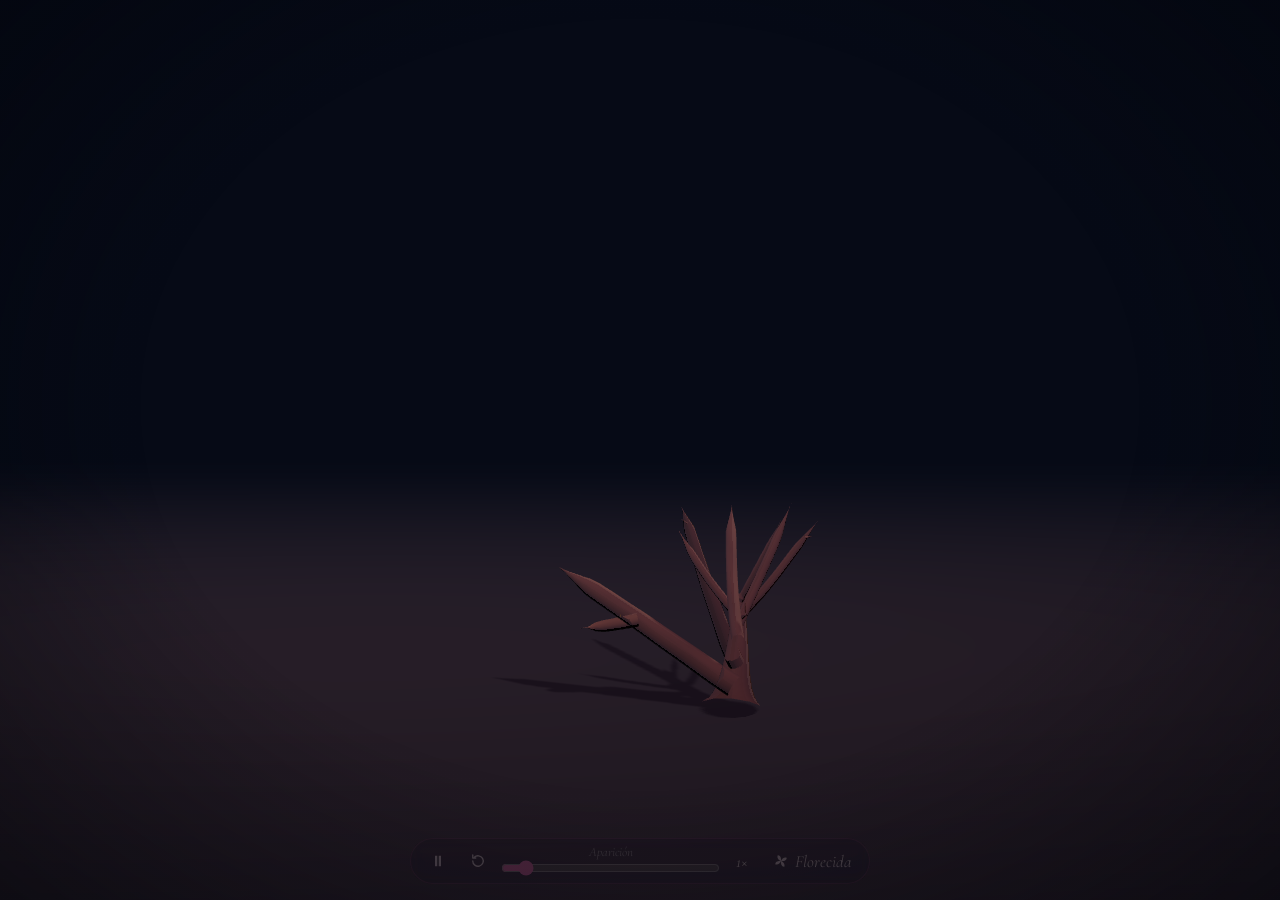
==== bugambilia/index.html @ 70539c8a "Bugambilia: crecimiento, floración y liberación de brácteas en 3D Nueva página bugambilia/ con Three" ====
<!doctype html>
<html lang="es">
<head>
  <meta charset="utf-8" />
  <meta name="viewport" content="width=device-width, initial-scale=1, viewport-fit=cover" />
  <meta name="theme-color" content="#060a16" />
  <title>Bugambilia</title>
  <link rel="preconnect" href="https://fonts.googleapis.com" />
  <link rel="preconnect" href="https://fonts.gstatic.com" crossorigin />
  <link rel="stylesheet" href="https://fonts.googleapis.com/css2?family=Cormorant+Garamond:ital,wght@0,400;1,400&display=swap" />
  <script type="importmap">
    { "imports": {
      "three": "../ramo/vendor/three/three.module.js",
      "three/addons/": "../ramo/vendor/three/addons/"
    } }
  </script>
  <style>
    :root { --ink: #f6e7ea; --dim: rgba(246, 231, 234, 0.6); --accent: #ff5fb0; }
    html, body { margin: 0; height: 100%; background: #060a16; overflow: hidden; color: var(--ink);
      font-family: "Cormorant Garamond", Georgia, serif; }
    canvas { position: fixed; inset: 0; width: 100%; height: 100%; display: block; touch-action: none; }
    .vignette { position: fixed; inset: 0; pointer-events: none;
      background: radial-gradient(ellipse at 50% 45%, transparent 55%, rgba(2, 4, 10, 0.55) 100%); }
    .msg { position: fixed; top: 40%; left: 0; right: 0; margin: 0; padding: 0 16px; text-align: center; font-size: 19px; color: var(--dim); }
    .msg:empty { display: none; }
    .player { position: fixed; left: 50%; bottom: max(16px, env(safe-area-inset-bottom)); transform: translateX(-50%);
      display: flex; align-items: center; gap: 6px; padding: 6px 10px; width: min(460px, calc(100vw - 32px)); box-sizing: border-box;
      border-radius: 999px; background: rgba(10, 14, 28, 0.62); border: 1px solid rgba(255, 95, 176, 0.22);
      backdrop-filter: blur(6px); -webkit-backdrop-filter: blur(6px); transition: opacity 0.8s ease; }
    .player.idle { opacity: 0.18; }
    .player:hover, .player:focus-within { opacity: 1; }
    .player button { flex: none; height: 32px; min-width: 32px; padding: 0 8px; border: 0; border-radius: 999px; background: transparent;
      color: var(--ink); font: italic 17px "Cormorant Garamond", Georgia, serif; cursor: pointer; display: grid; place-items: center; }
    .player button:hover { background: rgba(255, 95, 176, 0.14); }
    .player button:focus-visible { outline: 1px solid var(--accent); outline-offset: 1px; }
    .player svg { width: 18px; height: 18px; }
    #bloom { display: flex; gap: 5px; }
    #play .i-play { display: none; }
    #play[aria-pressed="true"] .i-play { display: inline; }
    #play[aria-pressed="true"] .i-pause { display: none; }
    .track { flex: 1; min-width: 0; display: flex; flex-direction: column; gap: 1px; }
    #phase { font-size: 13px; font-style: italic; color: var(--dim); text-align: center; line-height: 1; }
    input[type="range"] { width: 100%; margin: 0; accent-color: var(--accent); height: 16px; }
    @media (max-width: 420px) { #bloom span { display: none; } }
  </style>
</head>
<body>
  <canvas id="scene" role="img" aria-label="Una bugambilia en 3D que crece, florece en fucsia y suelta sus brácteas al viento"></canvas>
  <div class="vignette"></div>
  <p id="msg" class="msg" aria-live="polite"></p>

  <div id="player" class="player">
    <button id="play" type="button" aria-pressed="false" aria-label="Pausar" title="Pausar">
      <svg class="i-pause" viewBox="0 0 24 24" aria-hidden="true"><path d="M8 5h3v14H8zM13 5h3v14h-3z" fill="currentColor"/></svg>
      <svg class="i-play" viewBox="0 0 24 24" aria-hidden="true"><path d="M8 5l11 7-11 7z" fill="currentColor"/></svg>
    </button>
    <button id="restart" type="button" aria-label="Reiniciar" title="Reiniciar">
      <svg viewBox="0 0 24 24" aria-hidden="true"><path d="M5 12a7 7 0 1 0 2.1-5" fill="none" stroke="currentColor" stroke-width="1.8" stroke-linecap="round"/><path d="M5 4v4h4" fill="none" stroke="currentColor" stroke-width="1.8" stroke-linecap="round" stroke-linejoin="round"/></svg>
    </button>
    <div class="track">
      <span id="phase">Aparición</span>
      <input id="scrub" type="range" min="0" max="15" step="0.01" value="0" aria-label="Momento de la animación" />
    </div>
    <button id="speed" type="button" aria-label="Velocidad" title="Velocidad">1×</button>
    <button id="bloom" type="button" aria-label="Ver la planta florecida" title="Ver la planta florecida">
      <svg viewBox="0 0 24 24" aria-hidden="true"><path d="M12 12c-3-1-5.5-4-4.5-7.5C11 4 12.5 8 12 12zm0 0c1-3 4-5.5 7.5-4.5C20 11 16 12.5 12 12zm0 0c3 1 5.5 4 4.5 7.5C13 20 11.5 16 12 12zm0 0c-1 3-4 5.5-7.5 4.5C4 13 8 11.5 12 12z" fill="currentColor"/></svg>
      <span>Florecida</span>
    </button>
  </div>

  <script>
    (function () {
      function show(msg) {
        var p = document.getElementById("msg");
        if (p && !window.__bugambilia && !p.dataset.fixed) p.textContent = msg;
      }
      window.addEventListener("error", function (e) {
        show("No se pudo cargar la bugambilia: " + (e.message || "error de carga") + ". Prueba a recargar la página.");
      }, true);
      window.addEventListener("unhandledrejection", function (e) {
        show("No se pudo cargar la bugambilia: " + (e.reason && e.reason.message || e.reason) + ".");
      });
    })();
  </script>
  <noscript><p class="msg">Esta página necesita JavaScript.</p></noscript>
  <script type="module" src="src/entry.js"></script>
</body>
</html>
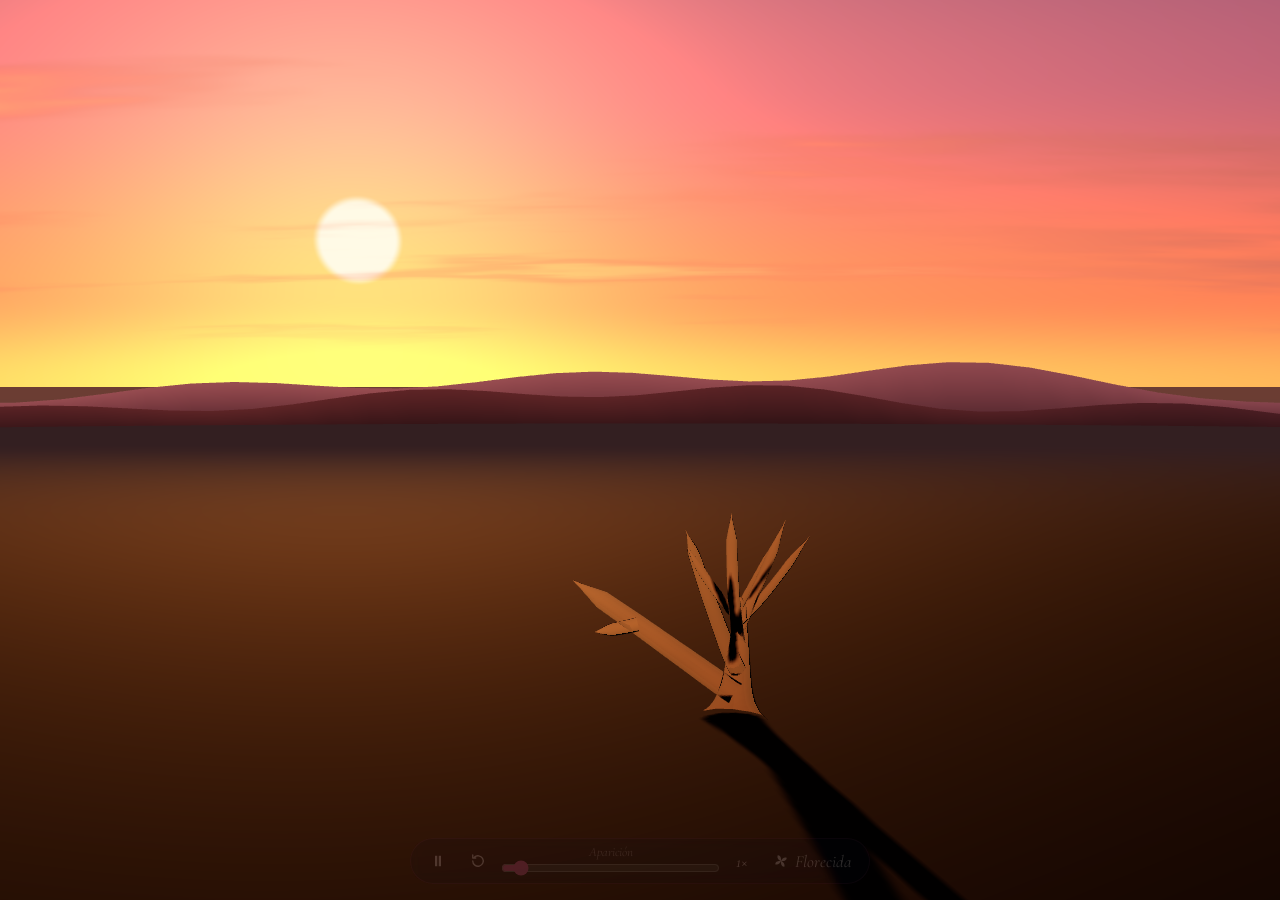
==== commit 7ec7e2c4: "Bugambilia: atardecer y ráfaga que escribe «Te amo» en un corazón Cielo de atardecer con sol bajo, h" ====
--- a/bugambilia/index.html
+++ b/bugambilia/index.html
@@ -3,11 +3,11 @@
 <head>
   <meta charset="utf-8" />
   <meta name="viewport" content="width=device-width, initial-scale=1, viewport-fit=cover" />
-  <meta name="theme-color" content="#060a16" />
+  <meta name="theme-color" content="#2a1820" />
   <title>Bugambilia</title>
   <link rel="preconnect" href="https://fonts.googleapis.com" />
   <link rel="preconnect" href="https://fonts.gstatic.com" crossorigin />
-  <link rel="stylesheet" href="https://fonts.googleapis.com/css2?family=Cormorant+Garamond:ital,wght@0,400;1,400&display=swap" />
+  <link rel="stylesheet" href="https://fonts.googleapis.com/css2?family=Cormorant+Garamond:ital,wght@0,400;1,400;1,700&display=swap" />
   <script type="importmap">
     { "imports": {
       "three": "../ramo/vendor/three/three.module.js",
@@ -16,11 +16,9 @@
   </script>
   <style>
     :root { --ink: #f6e7ea; --dim: rgba(246, 231, 234, 0.6); --accent: #ff5fb0; }
-    html, body { margin: 0; height: 100%; background: #060a16; overflow: hidden; color: var(--ink);
+    html, body { margin: 0; height: 100%; background: #2a1820; overflow: hidden; color: var(--ink);
       font-family: "Cormorant Garamond", Georgia, serif; }
     canvas { position: fixed; inset: 0; width: 100%; height: 100%; display: block; touch-action: none; }
-    .vignette { position: fixed; inset: 0; pointer-events: none;
-      background: radial-gradient(ellipse at 50% 45%, transparent 55%, rgba(2, 4, 10, 0.55) 100%); }
     .msg { position: fixed; top: 40%; left: 0; right: 0; margin: 0; padding: 0 16px; text-align: center; font-size: 19px; color: var(--dim); }
     .msg:empty { display: none; }
     .player { position: fixed; left: 50%; bottom: max(16px, env(safe-area-inset-bottom)); transform: translateX(-50%);
@@ -45,8 +43,7 @@
   </style>
 </head>
 <body>
-  <canvas id="scene" role="img" aria-label="Una bugambilia en 3D que crece, florece en fucsia y suelta sus brácteas al viento"></canvas>
-  <div class="vignette"></div>
+  <canvas id="scene" role="img" aria-label="Una bugambilia en 3D que crece al atardecer, florece en fucsia y una ráfaga lleva sus brácteas a escribir «Te amo» dentro de un corazón"></canvas>
   <p id="msg" class="msg" aria-live="polite"></p>
 
   <div id="player" class="player">
@@ -59,7 +56,7 @@
     </button>
     <div class="track">
       <span id="phase">Aparición</span>
-      <input id="scrub" type="range" min="0" max="15" step="0.01" value="0" aria-label="Momento de la animación" />
+      <input id="scrub" type="range" min="0" max="20" step="0.01" value="0" aria-label="Momento de la animación" />
     </div>
     <button id="speed" type="button" aria-label="Velocidad" title="Velocidad">1×</button>
     <button id="bloom" type="button" aria-label="Ver la planta florecida" title="Ver la planta florecida">
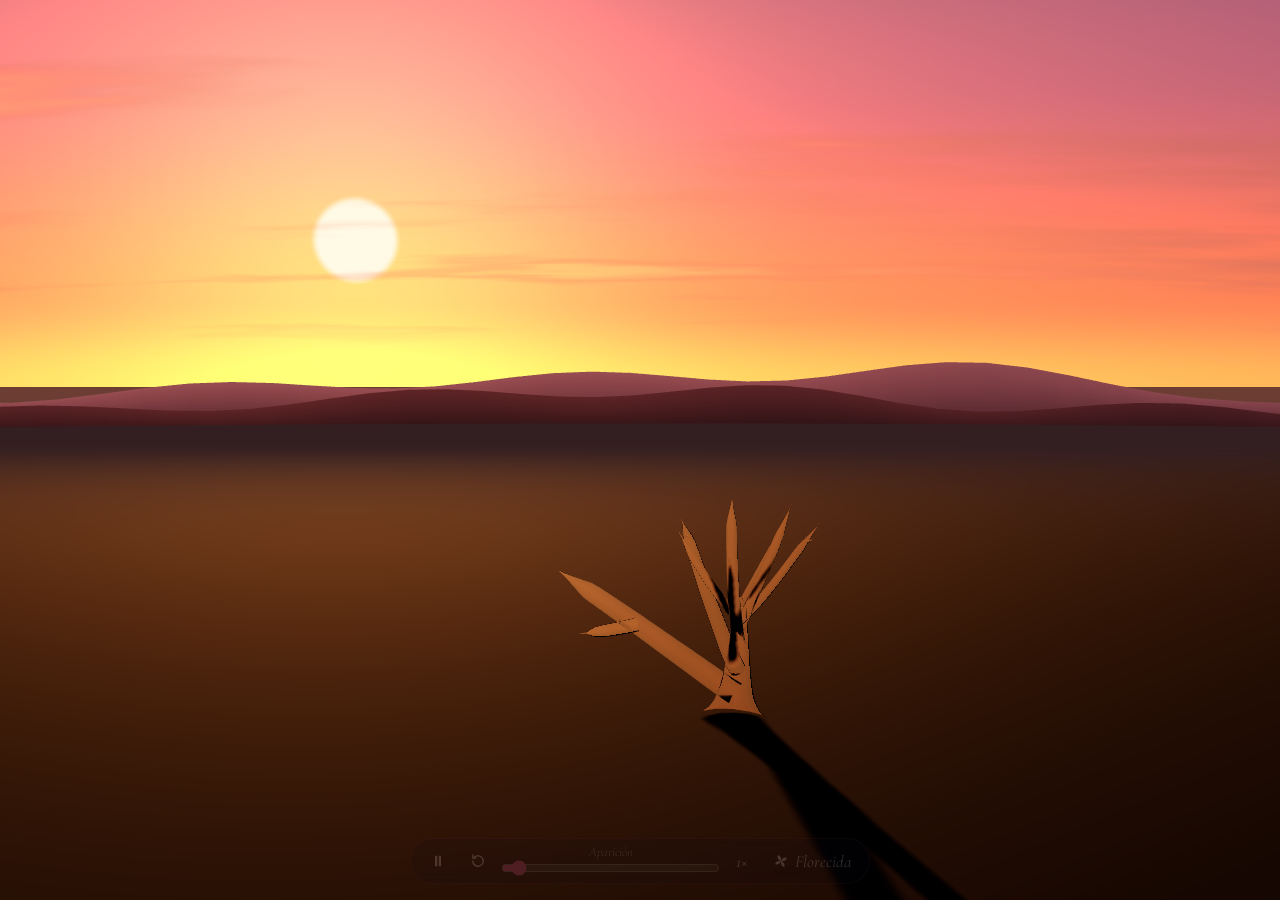
==== commit d173deb4: "Bugambilia: «Te amo» en cursiva, formación más natural y despedida en el viento El mensaje usa letra" ====
--- a/bugambilia/index.html
+++ b/bugambilia/index.html
@@ -7,7 +7,7 @@
   <title>Bugambilia</title>
   <link rel="preconnect" href="https://fonts.googleapis.com" />
   <link rel="preconnect" href="https://fonts.gstatic.com" crossorigin />
-  <link rel="stylesheet" href="https://fonts.googleapis.com/css2?family=Cormorant+Garamond:ital,wght@0,400;1,400;1,700&display=swap" />
+  <link rel="stylesheet" href="https://fonts.googleapis.com/css2?family=Cormorant+Garamond:ital,wght@0,400;1,400&family=Great+Vibes&display=swap" />
   <script type="importmap">
     { "imports": {
       "three": "../ramo/vendor/three/three.module.js",
@@ -56,7 +56,7 @@
     </button>
     <div class="track">
       <span id="phase">Aparición</span>
-      <input id="scrub" type="range" min="0" max="20" step="0.01" value="0" aria-label="Momento de la animación" />
+      <input id="scrub" type="range" min="0" max="26" step="0.01" value="0" aria-label="Momento de la animación" />
     </div>
     <button id="speed" type="button" aria-label="Velocidad" title="Velocidad">1×</button>
     <button id="bloom" type="button" aria-label="Ver la planta florecida" title="Ver la planta florecida">
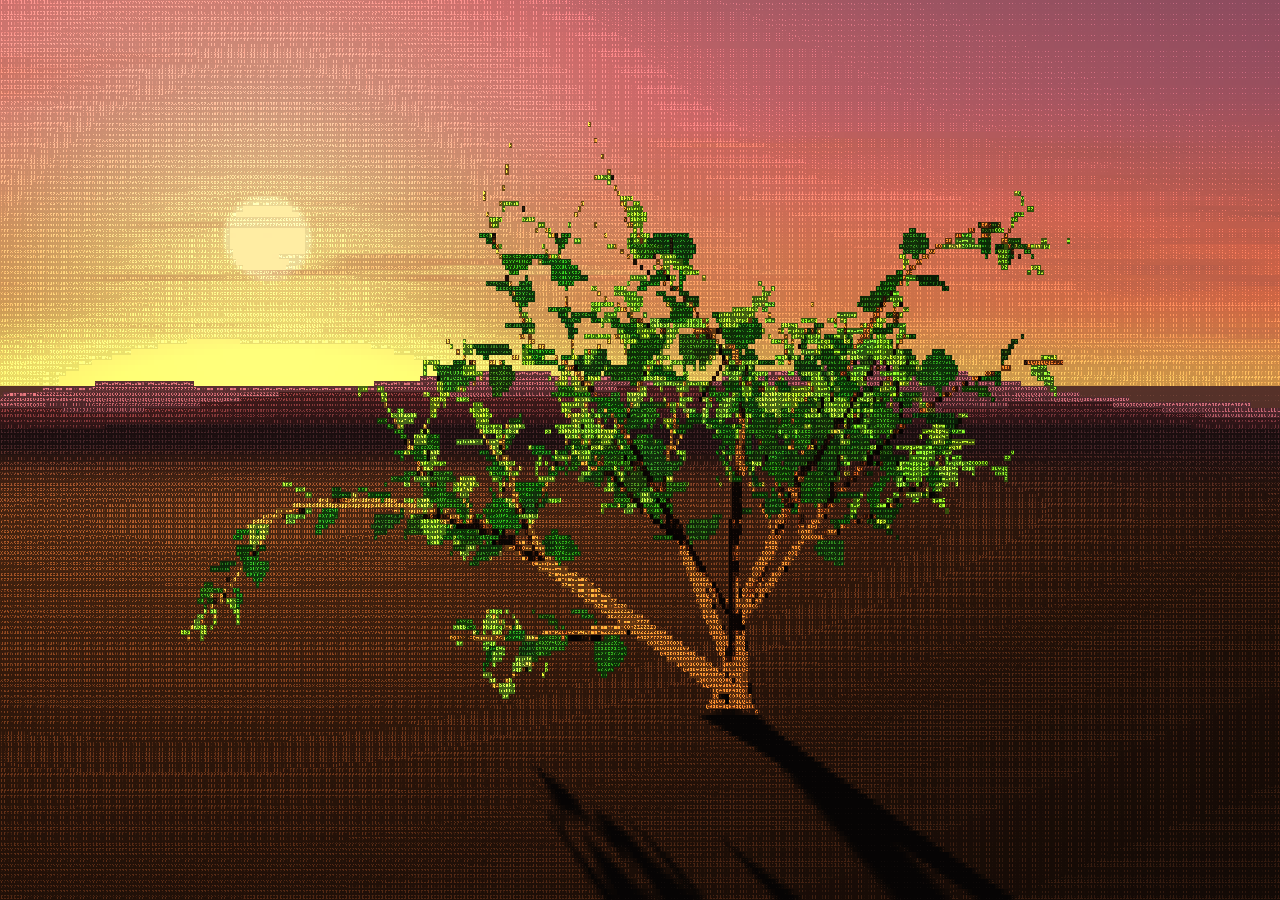
==== commit 0f61fead: "Bugambilia ASCII: «Es que te amo tanto» en el cielo, toque para repetir, sin barra El mensaje ahora " ====
--- a/bugambilia/index.html
+++ b/bugambilia/index.html
@@ -21,49 +21,11 @@
     canvas { position: fixed; inset: 0; width: 100%; height: 100%; display: block; touch-action: none; }
     .msg { position: fixed; top: 40%; left: 0; right: 0; margin: 0; padding: 0 16px; text-align: center; font-size: 19px; color: var(--dim); }
     .msg:empty { display: none; }
-    .player { position: fixed; left: 50%; bottom: max(16px, env(safe-area-inset-bottom)); transform: translateX(-50%);
-      display: flex; align-items: center; gap: 6px; padding: 6px 10px; width: min(460px, calc(100vw - 32px)); box-sizing: border-box;
-      border-radius: 999px; background: rgba(10, 14, 28, 0.62); border: 1px solid rgba(255, 95, 176, 0.22);
-      backdrop-filter: blur(6px); -webkit-backdrop-filter: blur(6px); transition: opacity 0.8s ease; }
-    .player.idle { opacity: 0.18; }
-    .player:hover, .player:focus-within { opacity: 1; }
-    .player button { flex: none; height: 32px; min-width: 32px; padding: 0 8px; border: 0; border-radius: 999px; background: transparent;
-      color: var(--ink); font: italic 17px "Cormorant Garamond", Georgia, serif; cursor: pointer; display: grid; place-items: center; }
-    .player button:hover { background: rgba(255, 95, 176, 0.14); }
-    .player button:focus-visible { outline: 1px solid var(--accent); outline-offset: 1px; }
-    .player svg { width: 18px; height: 18px; }
-    #bloom { display: flex; gap: 5px; }
-    #play .i-play { display: none; }
-    #play[aria-pressed="true"] .i-play { display: inline; }
-    #play[aria-pressed="true"] .i-pause { display: none; }
-    .track { flex: 1; min-width: 0; display: flex; flex-direction: column; gap: 1px; }
-    #phase { font-size: 13px; font-style: italic; color: var(--dim); text-align: center; line-height: 1; }
-    input[type="range"] { width: 100%; margin: 0; accent-color: var(--accent); height: 16px; }
-    @media (max-width: 420px) { #bloom span { display: none; } }
   </style>
 </head>
 <body>
-  <canvas id="scene" role="img" aria-label="Una bugambilia en 3D que crece al atardecer, florece en fucsia y una ráfaga lleva sus brácteas a escribir «Te amo» dentro de un corazón"></canvas>
+  <canvas id="scene" role="img" aria-label="Una bugambilia en 3D que crece al atardecer, florece en fucsia y una ráfaga lleva sus brácteas a escribir «Es que te amo tanto» en el cielo; tócala para verla otra vez"></canvas>
   <p id="msg" class="msg" aria-live="polite"></p>
-
-  <div id="player" class="player">
-    <button id="play" type="button" aria-pressed="false" aria-label="Pausar" title="Pausar">
-      <svg class="i-pause" viewBox="0 0 24 24" aria-hidden="true"><path d="M8 5h3v14H8zM13 5h3v14h-3z" fill="currentColor"/></svg>
-      <svg class="i-play" viewBox="0 0 24 24" aria-hidden="true"><path d="M8 5l11 7-11 7z" fill="currentColor"/></svg>
-    </button>
-    <button id="restart" type="button" aria-label="Reiniciar" title="Reiniciar">
-      <svg viewBox="0 0 24 24" aria-hidden="true"><path d="M5 12a7 7 0 1 0 2.1-5" fill="none" stroke="currentColor" stroke-width="1.8" stroke-linecap="round"/><path d="M5 4v4h4" fill="none" stroke="currentColor" stroke-width="1.8" stroke-linecap="round" stroke-linejoin="round"/></svg>
-    </button>
-    <div class="track">
-      <span id="phase">Aparición</span>
-      <input id="scrub" type="range" min="0" max="26" step="0.01" value="0" aria-label="Momento de la animación" />
-    </div>
-    <button id="speed" type="button" aria-label="Velocidad" title="Velocidad">1×</button>
-    <button id="bloom" type="button" aria-label="Ver la planta florecida" title="Ver la planta florecida">
-      <svg viewBox="0 0 24 24" aria-hidden="true"><path d="M12 12c-3-1-5.5-4-4.5-7.5C11 4 12.5 8 12 12zm0 0c1-3 4-5.5 7.5-4.5C20 11 16 12.5 12 12zm0 0c3 1 5.5 4 4.5 7.5C13 20 11.5 16 12 12zm0 0c-1 3-4 5.5-7.5 4.5C4 13 8 11.5 12 12z" fill="currentColor"/></svg>
-      <span>Florecida</span>
-    </button>
-  </div>
 
   <script>
     (function () {
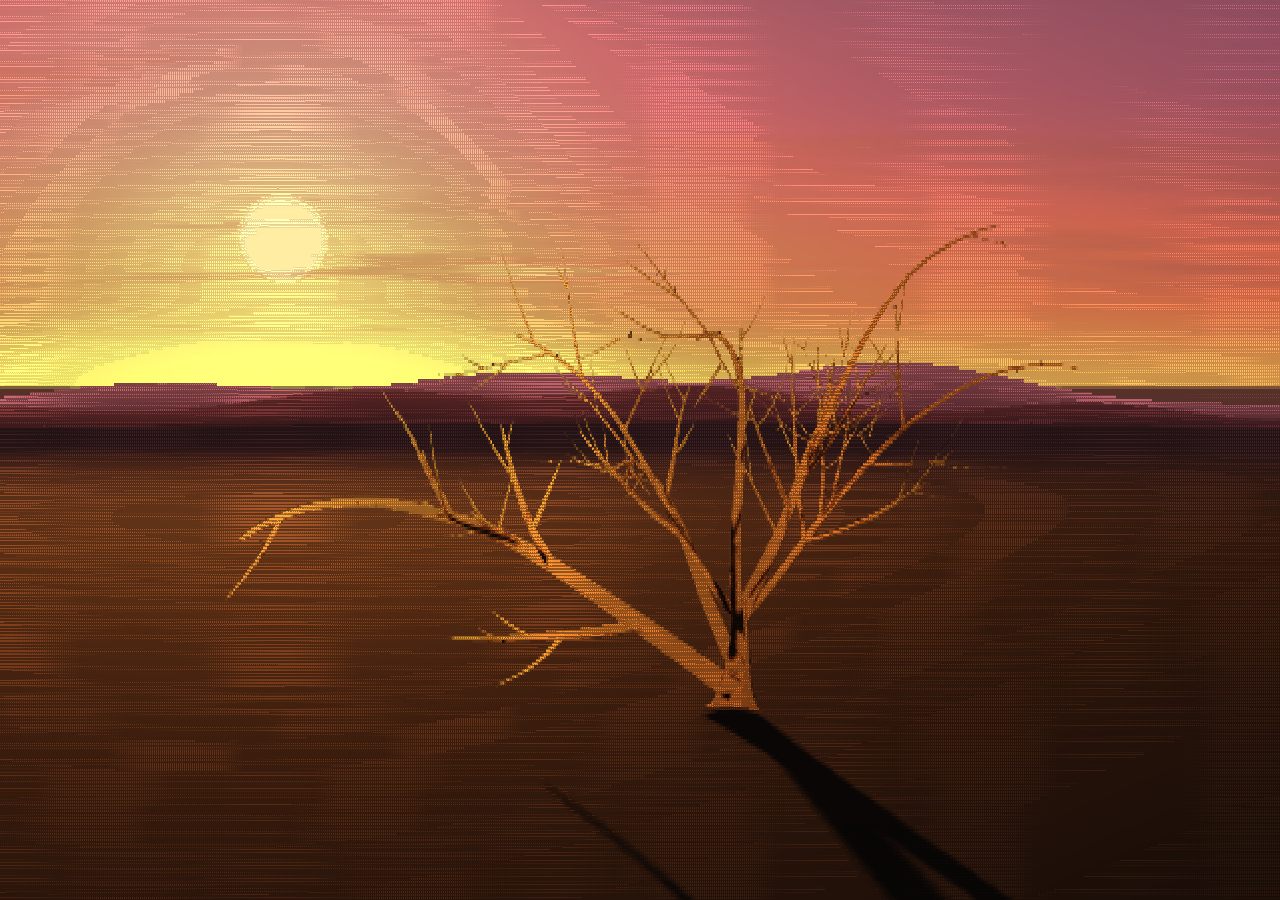
==== commit bc842903: "Ramo: las flores 5 a 9 abren la bugambilia, la carta, el muñequito, la canción y el karaoke Versione" ====
--- a/bugambilia/index.html
+++ b/bugambilia/index.html
@@ -42,6 +42,6 @@
     })();
   </script>
   <noscript><p class="msg">Esta página necesita JavaScript.</p></noscript>
-  <script type="module" src="src/entry.js"></script>
+  <script type="module" src="src/entry.js?v=mw1mgq2a"></script>
 </body>
 </html>
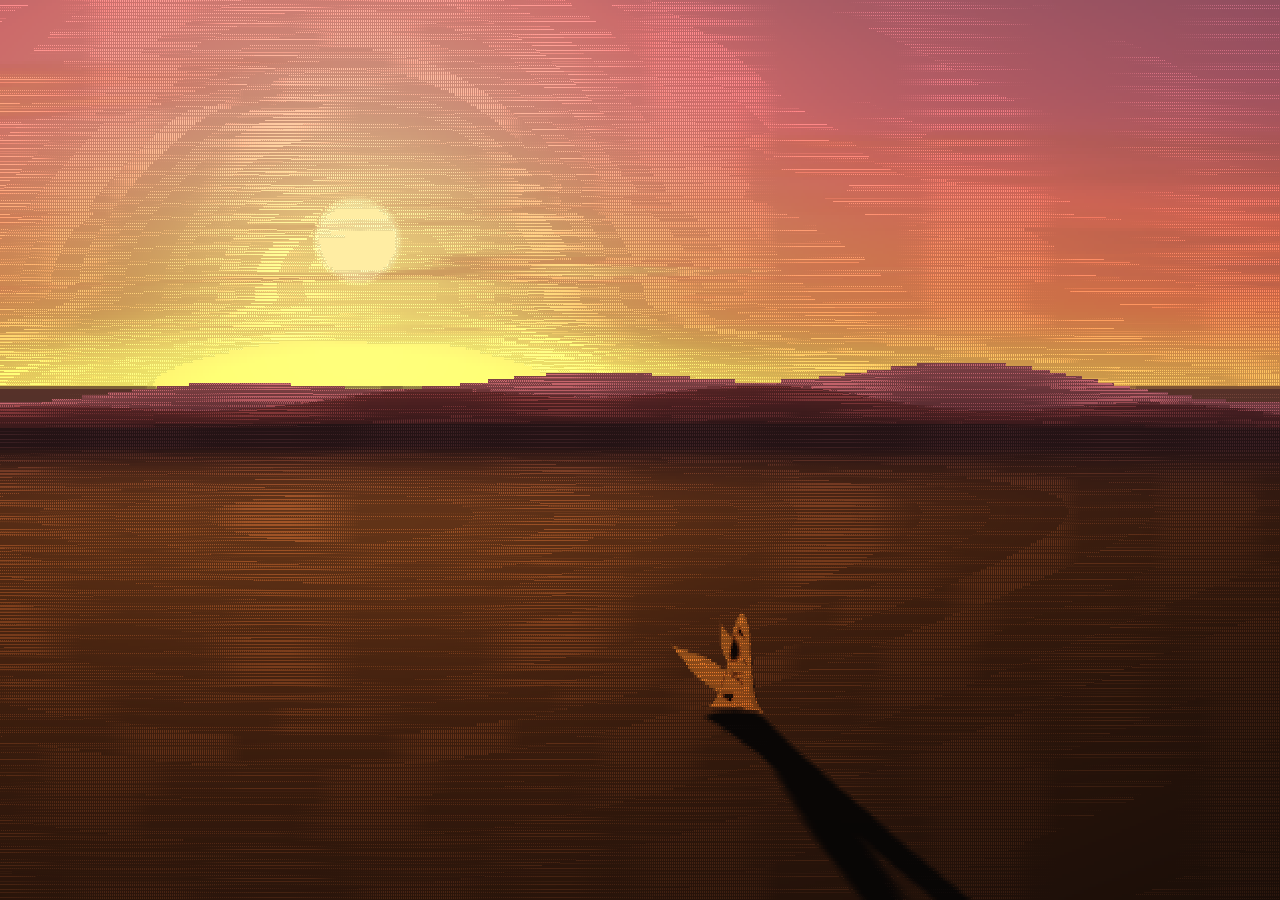
==== commit 10203267: "Ramo: vistas previas para las tarjetas de las flores 5 a 9 Co-Authored-By: Claude Opus 5.5 <noreply@" ====
--- a/bugambilia/index.html
+++ b/bugambilia/index.html
@@ -42,6 +42,6 @@
     })();
   </script>
   <noscript><p class="msg">Esta página necesita JavaScript.</p></noscript>
-  <script type="module" src="src/entry.js?v=mw1mgq2a"></script>
+  <script type="module" src="src/entry.js?v=mw1myqzz"></script>
 </body>
 </html>
